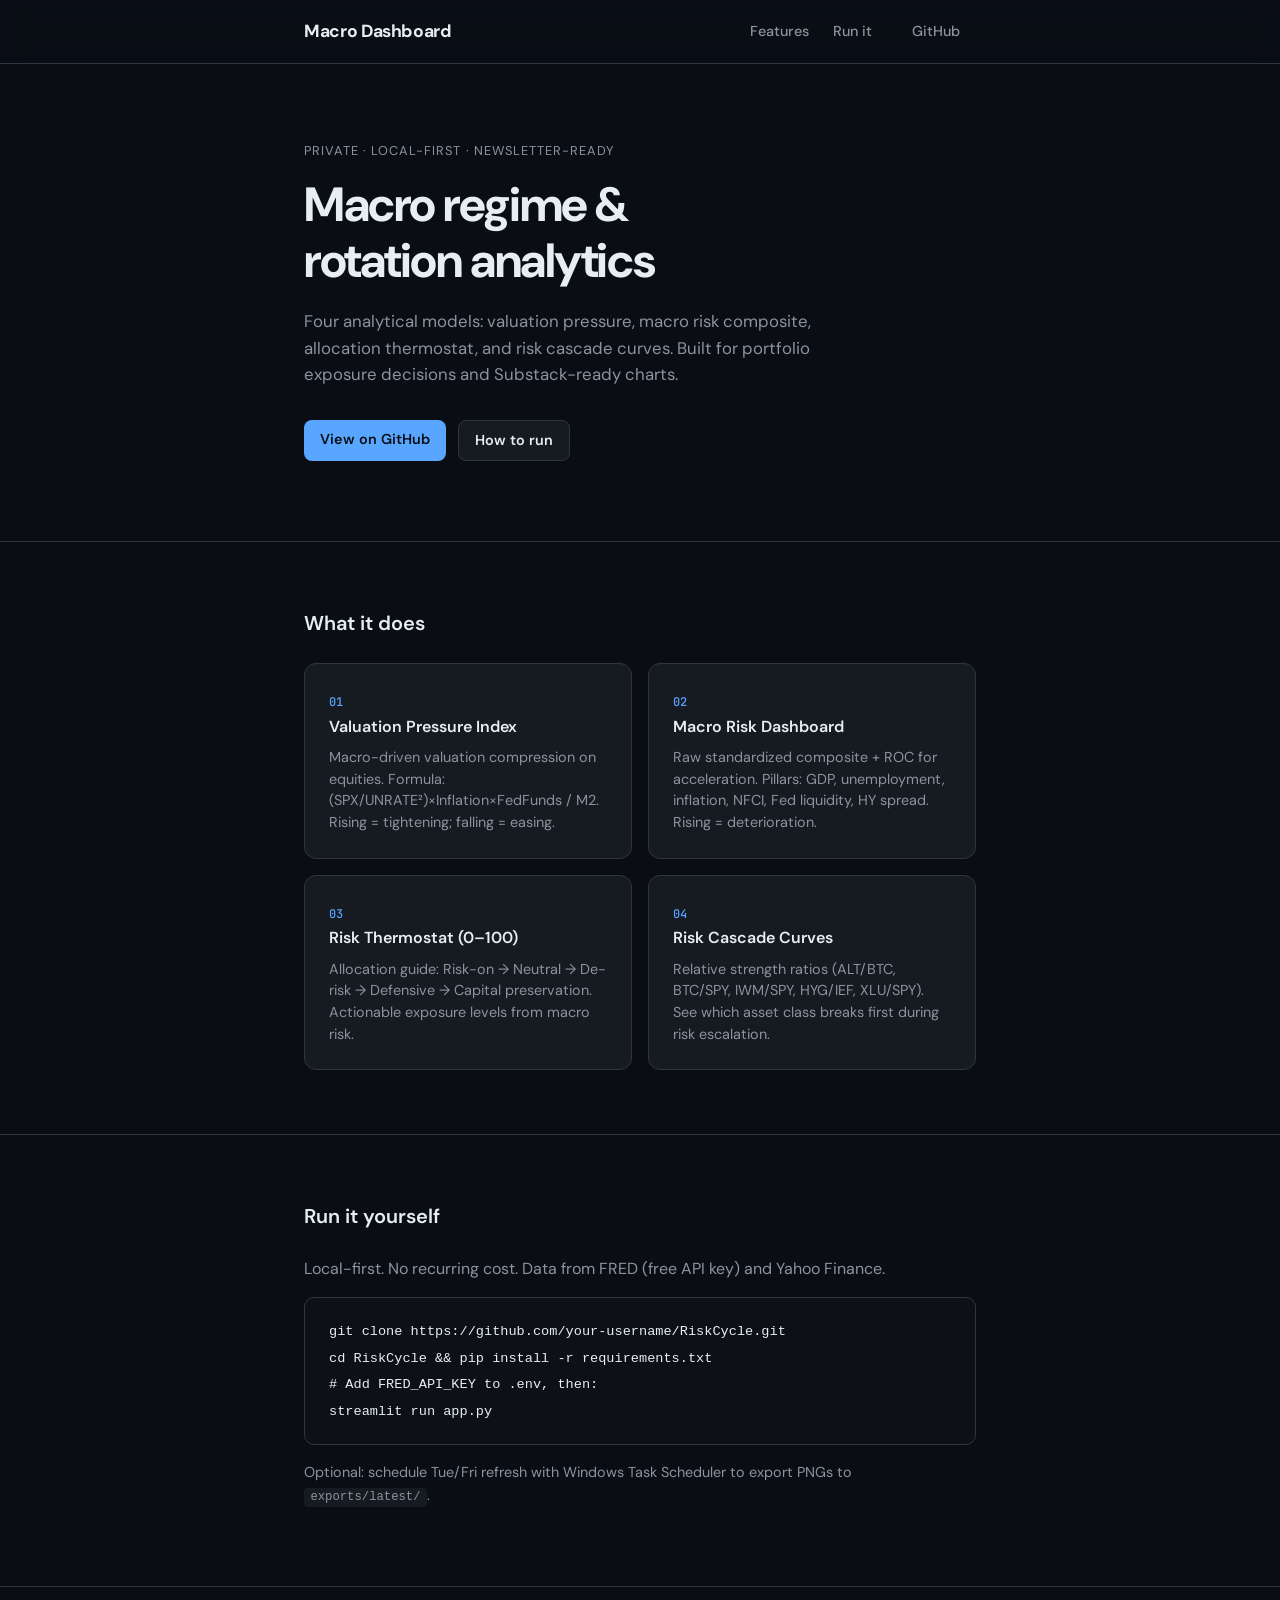
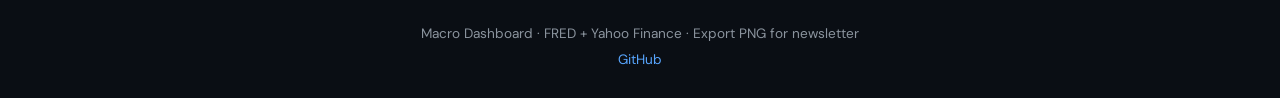
==== landing/index.html @ a77a8fe7 "Initial commit: Macro Dashboard (Streamlit, FRED, Netlify landing) Made-with: Cursor" ====
<!DOCTYPE html>
<html lang="en">
<head>
  <meta charset="UTF-8">
  <meta name="viewport" content="width=device-width, initial-scale=1">
  <title>Macro Dashboard — Regime & rotation analytics</title>
  <meta name="description" content="Private macro dashboard: valuation pressure, risk composite, allocation thermostat, and cross-asset rotation. FRED + Yahoo Finance. Newsletter-ready charts.">
  <link rel="preconnect" href="https://fonts.googleapis.com">
  <link rel="preconnect" href="https://fonts.gstatic.com" crossorigin>
  <link href="https://fonts.googleapis.com/css2?family=DM+Sans:ital,opsz,wght@0,9..40,400;0,9..40,500;0,9..40,600;0,9..40,700&family=JetBrains+Mono:wght@400;500&display=swap" rel="stylesheet">
  <link rel="stylesheet" href="style.css">
</head>
<body>
  <header class="header">
    <div class="container">
      <a href="#" class="logo">Macro Dashboard</a>
      <nav class="nav">
        <a href="#features">Features</a>
        <a href="#run">Run it</a>
        <a href="https://github.com" class="btn btn-ghost" target="_blank" rel="noopener">GitHub</a>
      </nav>
    </div>
  </header>

  <main>
    <section class="hero">
      <div class="container">
        <p class="hero-tag">Private · Local-first · Newsletter-ready</p>
        <h1>Macro regime &<br>rotation analytics</h1>
        <p class="hero-desc">
          Four analytical models: valuation pressure, macro risk composite, allocation thermostat, and risk cascade curves. 
          Built for portfolio exposure decisions and Substack-ready charts.
        </p>
        <div class="hero-actions">
          <a href="https://github.com" class="btn btn-primary" target="_blank" rel="noopener">View on GitHub</a>
          <a href="#run" class="btn btn-secondary">How to run</a>
        </div>
      </div>
    </section>

    <section id="features" class="features">
      <div class="container">
        <h2>What it does</h2>
        <div class="grid">
          <article class="card">
            <span class="card-num">01</span>
            <h3>Valuation Pressure Index</h3>
            <p>Macro-driven valuation compression on equities. Formula: (SPX/UNRATE²)×Inflation×FedFunds / M2. Rising = tightening; falling = easing.</p>
          </article>
          <article class="card">
            <span class="card-num">02</span>
            <h3>Macro Risk Dashboard</h3>
            <p>Raw standardized composite + ROC for acceleration. Pillars: GDP, unemployment, inflation, NFCI, Fed liquidity, HY spread. Rising = deterioration.</p>
          </article>
          <article class="card">
            <span class="card-num">03</span>
            <h3>Risk Thermostat (0–100)</h3>
            <p>Allocation guide: Risk-on → Neutral → De-risk → Defensive → Capital preservation. Actionable exposure levels from macro risk.</p>
          </article>
          <article class="card">
            <span class="card-num">04</span>
            <h3>Risk Cascade Curves</h3>
            <p>Relative strength ratios (ALT/BTC, BTC/SPY, IWM/SPY, HYG/IEF, XLU/SPY). See which asset class breaks first during risk escalation.</p>
          </article>
        </div>
      </div>
    </section>

    <section id="run" class="run">
      <div class="container">
        <h2>Run it yourself</h2>
        <p class="run-desc">Local-first. No recurring cost. Data from FRED (free API key) and Yahoo Finance.</p>
        <div class="code-block">
          <code>git clone https://github.com/your-username/RiskCycle.git</code><br>
          <code>cd RiskCycle && pip install -r requirements.txt</code><br>
          <code># Add FRED_API_KEY to .env, then:</code><br>
          <code>streamlit run app.py</code>
        </div>
        <p class="run-note">Optional: schedule Tue/Fri refresh with Windows Task Scheduler to export PNGs to <code>exports/latest/</code>.</p>
      </div>
    </section>

    <footer class="footer">
      <div class="container">
        <p>Macro Dashboard · FRED + Yahoo Finance · Export PNG for newsletter</p>
        <p><a href="https://github.com" target="_blank" rel="noopener">GitHub</a></p>
      </div>
    </footer>
  </main>
</body>
</html>
---- landing/style.css ----
/* Macro Dashboard landing — institutional dark theme */
:root {
  --bg: #0a0e14;
  --surface: #0d1117;
  --surface2: #161b22;
  --border: #30363d;
  --text: #e6edf3;
  --text-muted: #8b949e;
  --accent: #58a6ff;
  --accent-dim: rgba(88, 166, 255, 0.15);
  --green: #3fb950;
  --font: "DM Sans", system-ui, sans-serif;
  --font-mono: "JetBrains Mono", monospace;
}

* {
  box-sizing: border-box;
}

body {
  margin: 0;
  background: var(--bg);
  color: var(--text);
  font-family: var(--font);
  font-size: 1rem;
  line-height: 1.6;
  -webkit-font-smoothing: antialiased;
}

.container {
  max-width: 720px;
  margin: 0 auto;
  padding: 0 1.5rem;
}

/* Header */
.header {
  position: sticky;
  top: 0;
  z-index: 10;
  background: rgba(10, 14, 20, 0.85);
  backdrop-filter: saturate(180%) blur(12px);
  border-bottom: 1px solid var(--border);
}

.header .container {
  display: flex;
  align-items: center;
  justify-content: space-between;
  padding-top: 0.75rem;
  padding-bottom: 0.75rem;
}

.logo {
  font-weight: 700;
  font-size: 1.1rem;
  color: var(--text);
  text-decoration: none;
  letter-spacing: -0.02em;
}

.nav {
  display: flex;
  align-items: center;
  gap: 1.5rem;
}

.nav a {
  color: var(--text-muted);
  text-decoration: none;
  font-size: 0.9rem;
  font-weight: 500;
}

.nav a:hover {
  color: var(--accent);
}

/* Buttons */
.btn {
  display: inline-block;
  padding: 0.5rem 1rem;
  border-radius: 8px;
  font-size: 0.9rem;
  font-weight: 600;
  text-decoration: none;
  transition: background 0.2s, color 0.2s;
}

.btn-primary {
  background: var(--accent);
  color: var(--bg);
}

.btn-primary:hover {
  background: #79b8ff;
  color: var(--bg);
}

.btn-secondary {
  background: var(--surface2);
  color: var(--text);
  border: 1px solid var(--border);
}

.btn-secondary:hover {
  background: var(--border);
  color: var(--text);
}

.btn-ghost {
  background: transparent;
  color: var(--text-muted);
}

.btn-ghost:hover {
  color: var(--accent);
}

/* Hero */
.hero {
  padding: 4rem 0 5rem;
}

.hero-tag {
  font-size: 0.8rem;
  text-transform: uppercase;
  letter-spacing: 0.08em;
  color: var(--text-muted);
  margin-bottom: 1rem;
}

.hero h1 {
  font-size: clamp(2rem, 5vw, 3rem);
  font-weight: 700;
  letter-spacing: -0.03em;
  line-height: 1.15;
  margin: 0 0 1.25rem;
  color: var(--text);
}

.hero-desc {
  color: var(--text-muted);
  font-size: 1.05rem;
  max-width: 540px;
  margin-bottom: 2rem;
}

.hero-actions {
  display: flex;
  flex-wrap: wrap;
  gap: 0.75rem;
}

/* Features */
.features {
  padding: 3rem 0 4rem;
  border-top: 1px solid var(--border);
}

.features h2,
.run h2 {
  font-size: 1.25rem;
  font-weight: 600;
  color: var(--text);
  margin-bottom: 1.5rem;
}

.grid {
  display: grid;
  gap: 1rem;
}

.card {
  background: var(--surface2);
  border: 1px solid var(--border);
  border-radius: 12px;
  padding: 1.5rem;
}

.card-num {
  font-family: var(--font-mono);
  font-size: 0.75rem;
  font-weight: 500;
  color: var(--accent);
  margin-bottom: 0.5rem;
}

.card h3 {
  font-size: 1rem;
  font-weight: 600;
  color: var(--text);
  margin: 0 0 0.5rem;
}

.card p {
  font-size: 0.9rem;
  color: var(--text-muted);
  margin: 0;
  line-height: 1.5;
}

/* Run section */
.run {
  padding: 3rem 0 4rem;
  border-top: 1px solid var(--border);
}

.run-desc {
  color: var(--text-muted);
  margin-bottom: 1rem;
}

.code-block {
  background: var(--surface);
  border: 1px solid var(--border);
  border-radius: 10px;
  padding: 1.25rem 1.5rem;
  font-family: var(--font-mono);
  font-size: 0.85rem;
  line-height: 1.8;
  color: var(--text);
  overflow-x: auto;
}

.code-block code {
  background: none;
  padding: 0;
}

.run-note {
  font-size: 0.9rem;
  color: var(--text-muted);
  margin-top: 1rem;
}

.run-note code {
  background: var(--surface2);
  padding: 0.15rem 0.4rem;
  border-radius: 4px;
  font-size: 0.85em;
}

/* Footer */
.footer {
  padding: 2rem 0;
  border-top: 1px solid var(--border);
  text-align: center;
  font-size: 0.85rem;
  color: var(--text-muted);
}

.footer a {
  color: var(--accent);
  text-decoration: none;
}

.footer a:hover {
  text-decoration: underline;
}

.footer p {
  margin: 0.25rem 0;
}

@media (min-width: 640px) {
  .grid {
    grid-template-columns: repeat(2, 1fr);
  }
}
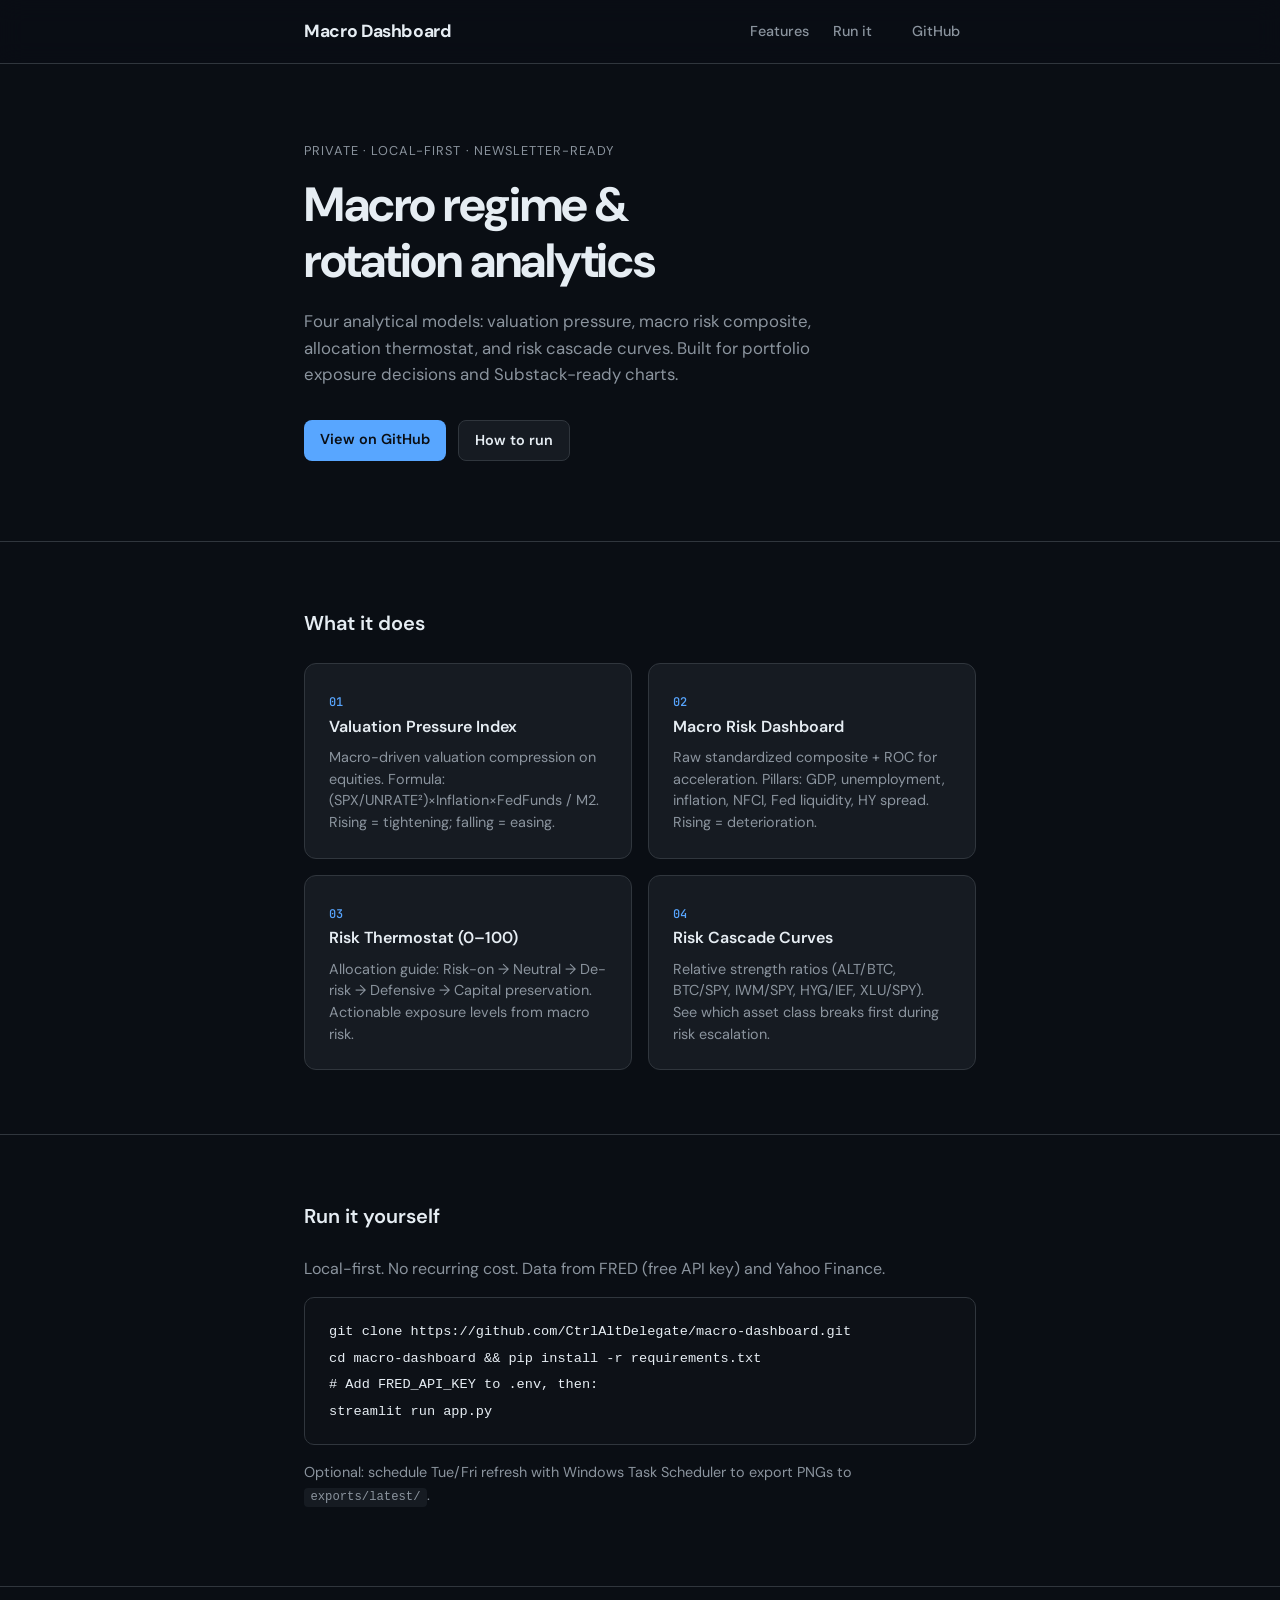
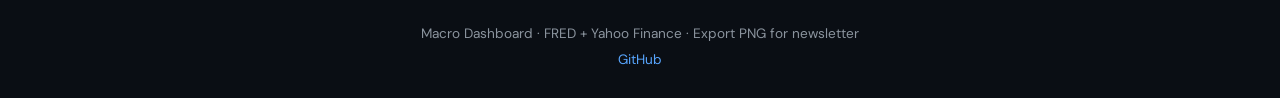
==== commit d67afe5c: "Update README and landing page links, enhance troubleshooting section, and improve code logic in rot" ====
--- a/landing/index.html
+++ b/landing/index.html
@@ -17,7 +17,7 @@
       <nav class="nav">
         <a href="#features">Features</a>
         <a href="#run">Run it</a>
-        <a href="https://github.com" class="btn btn-ghost" target="_blank" rel="noopener">GitHub</a>
+        <a href="https://github.com/CtrlAltDelegate/macro-dashboard" class="btn btn-ghost" target="_blank" rel="noopener">GitHub</a>
       </nav>
     </div>
   </header>
@@ -32,7 +32,7 @@
           Built for portfolio exposure decisions and Substack-ready charts.
         </p>
         <div class="hero-actions">
-          <a href="https://github.com" class="btn btn-primary" target="_blank" rel="noopener">View on GitHub</a>
+          <a href="https://github.com/CtrlAltDelegate/macro-dashboard" class="btn btn-primary" target="_blank" rel="noopener">View on GitHub</a>
           <a href="#run" class="btn btn-secondary">How to run</a>
         </div>
       </div>
@@ -71,8 +71,8 @@
         <h2>Run it yourself</h2>
         <p class="run-desc">Local-first. No recurring cost. Data from FRED (free API key) and Yahoo Finance.</p>
         <div class="code-block">
-          <code>git clone https://github.com/your-username/RiskCycle.git</code><br>
-          <code>cd RiskCycle && pip install -r requirements.txt</code><br>
+          <code>git clone https://github.com/CtrlAltDelegate/macro-dashboard.git</code><br>
+          <code>cd macro-dashboard && pip install -r requirements.txt</code><br>
           <code># Add FRED_API_KEY to .env, then:</code><br>
           <code>streamlit run app.py</code>
         </div>
@@ -83,7 +83,7 @@
     <footer class="footer">
       <div class="container">
         <p>Macro Dashboard · FRED + Yahoo Finance · Export PNG for newsletter</p>
-        <p><a href="https://github.com" target="_blank" rel="noopener">GitHub</a></p>
+        <p><a href="https://github.com/CtrlAltDelegate/macro-dashboard" target="_blank" rel="noopener">GitHub</a></p>
       </div>
     </footer>
   </main>
